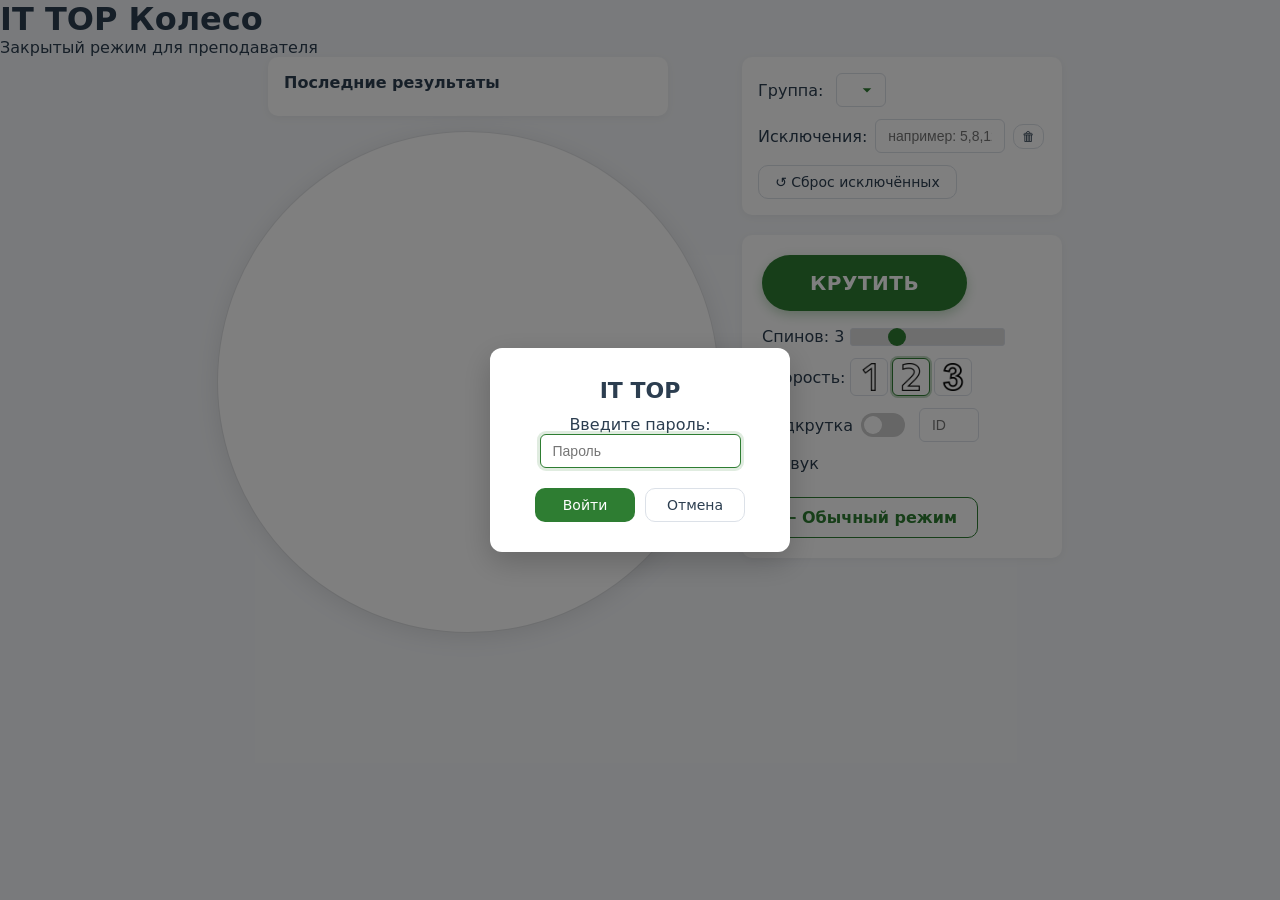
==== ittop.html @ 01559e79 "Update: Release" ====
<!DOCTYPE html>
<html lang="ru">
<head>
    <meta charset="UTF-8">
    <meta name="viewport" content="width=device-width, initial-scale=1.0">
    <title>IT TOP – Колесо фортуны</title>
    <link rel="stylesheet" href="css/main.css">
    <link rel="stylesheet" href="css/layout.css">
    <link rel="stylesheet" href="css/controls.css">
    <link rel="stylesheet" href="css/wheel.css">
    <link rel="stylesheet" href="css/modal.css">
    <link rel="icon" href="favicon.svg" type="image/svg+xml">
</head>
<body>
<div class="mobile-block">
    <p>Please use a computer to access this website!!!</p>
</div>

<div class="app">
    <header class="header">
        <h1 class="title">IT TOP Колесо</h1>
        <p class="subtitle">Закрытый режим для преподавателя</p>
    </header>

    <div class="main-layout">
        <!-- Левая колонка: история + колесо -->
        <div class="left-column">
            <div class="history-panel" id="historyPanel">
                <h3>Последние результаты</h3>
                <ul id="historyList"></ul>
            </div>
            <div class="wheel-section">
                <div class="wheel-wrapper">
                    <canvas id="wheelCanvas" width="500" height="500"></canvas>
                </div>
            </div>
        </div>

        <!-- Правая колонка: управление -->
        <div class="right-column">
            <div class="range-panel">
                <div class="range-row">
                    <label>Группа:</label>
                    <div class="custom-select">
                        <select id="groupSelect"></select>
                    </div>
                </div>
                <div class="range-row">
                    <label>Исключения:</label>
                    <input type="text" id="excludeInput" placeholder="например: 5,8,12">
                    <button id="resetExclude" class="btn-small">🗑</button>
                </div>
                <button id="resetAll" class="btn-secondary">↺ Сброс исключённых</button>
            </div>

            <div class="controls-panel">
                <button id="startSpin" class="btn-spin">КРУТИТЬ</button>

                <div class="settings-row">
                    <div class="setting">
                        <label>Спинов: <span id="spinsValue">3</span></label>
                        <input type="range" id="spinsRange" min="1" max="10" value="3" step="1">
                    </div>

                    <div class="setting speed">
                        <label>Скорость:</label>
                        <button data-speed="slow"><img src="assets/images/Slow.png" alt="Медленно"></button>
                        <button data-speed="normal" class="active"><img src="assets/images/Medium.png" alt="Средне"></button>
                        <button data-speed="fast"><img src="assets/images/Fast.png" alt="Быстро"></button>
                    </div>

                    <div class="setting bias-toggle">
                        <label class="switch-label">
                            <span>Подкрутка</span>
                            <div class="toggle-switch">
                                <input type="checkbox" id="biasEnabled">
                                <span class="slider"></span>
                            </div>
                        </label>
                        <input type="number" id="biasTargetID" placeholder="ID" disabled class="small-input">
                    </div>

                    <div class="setting">
                        <label>
                            <input type="checkbox" id="soundToggle" checked>
                            Звук
                        </label>
                    </div>
                </div>

                <a href="index.html" class="btn-back">← Обычный режим</a>
            </div>
        </div>
    </div>
</div>

<!-- Модальные окна -->
<div id="excludeModal" class="modal hidden">
    <div class="modal-content">
        <div class="modal-icon">🎯</div>
        <h2 id="excludeMessage"></h2>
        <div class="modal-buttons">
            <button id="excludeYes" class="btn-primary">Да, исключить</button>
            <button id="excludeNo" class="btn-secondary">Нет, оставить</button>
        </div>
    </div>
</div>

<div id="passwordModal" class="modal hidden">
    <div class="modal-content">
        <h2>IT TOP</h2>
        <p>Введите пароль:</p>
        <input type="password" id="passwordInput" placeholder="Пароль">
        <div class="modal-buttons">
            <button id="confirmPassword" class="btn-primary">Войти</button>
            <button id="cancelPassword" class="btn-secondary">Отмена</button>
        </div>
        <p id="passwordError" class="error-text hidden">Неверный пароль</p>
    </div>
</div>

<script type="module" src="js/ittop-app.js"></script>
</body>
</html>
---- css/main.css ----
*,
*::before,
*::after {
    box-sizing: border-box;
    margin: 0;
    padding: 0;
}

:root {
    --bg: #f4f6f9;
    --surface: #ffffff;
    --border: #dce1e8;
    --text: #2c3e50;
    --text-light: #607d8b;
    --accent: #2e7d32;
    --accent-hover: #1b5e20;
    --danger: #e05050;
    --radius: 10px;
    --shadow: 0 2px 10px rgba(0,0,0,0.05);
    --transition: 0.2s ease;
}

body {
    font-family: 'Segoe UI', system-ui, -apple-system, sans-serif;
    background: var(--bg);
    color: var(--text);
    min-height: 100vh;
}

/* Мобильная блокировка */
.mobile-block {
    display: none;
}
@media (max-width: 768px) {
    .app { display: none; }
    .mobile-block {
        display: flex;
        align-items: center;
        justify-content: center;
        height: 100vh;
        text-align: center;
        font-size: 20px;
        font-weight: bold;
        color: var(--danger);
        padding: 20px;
    }
}

button {
    cursor: pointer;
    font-family: inherit;
    transition: all var(--transition);
    border: 1px solid var(--border);
    background: var(--surface);
    color: var(--text);
    border-radius: var(--radius);
    padding: 8px 16px;
    font-size: 14px;
}

button:hover {
    background: #f0f2f5;
}

input[type="number"],
input[type="text"],
input[type="password"],
input[type="range"],
select {
    padding: 8px 12px;
    border: 1px solid var(--border);
    background: var(--surface);
    border-radius: 6px;
    font-size: 14px;
    color: var(--text);
    transition: var(--transition);
}

input:focus,
select:focus {
    outline: none;
    border-color: var(--accent);
    box-shadow: 0 0 0 3px rgba(46,125,50,0.15);
}

.btn-primary {
    background: var(--accent);
    color: #fff;
    border: none;
}
.btn-primary:hover { background: var(--accent-hover); }

.btn-secondary {
    background: var(--surface);
    color: var(--text);
    border: 1px solid var(--border);
}
.btn-secondary:hover { background: #f0f2f5; }

.btn-spin {
    padding: 16px 48px;
    background: var(--accent);
    color: #fff;
    border: none;
    border-radius: 50px;
    font-weight: 600;
    font-size: 20px;
    letter-spacing: 0.5px;
    box-shadow: 0 4px 12px rgba(46,125,50,0.3);
}
.btn-spin:hover {
    background: var(--accent-hover);
    transform: scale(1.02);
    box-shadow: 0 6px 18px rgba(46,125,50,0.4);
}
.btn-spin:disabled {
    opacity: 0.6;
}

.btn-small {
    padding: 4px 8px;
    font-size: 13px;
}

.btn-it-top {
    background: var(--accent);
    color: white;
    border: none;
    padding: 10px 20px;
    border-radius: var(--radius);
    font-weight: 600;
}
.btn-it-top:hover {
    background: var(--accent-hover);
}

.btn-back {
    background: var(--surface);
    color: var(--accent);
    border: 1px solid var(--accent);
    padding: 10px 20px;
    border-radius: var(--radius);
    font-weight: 600;
    text-decoration: none;
    display: inline-block;
    margin-top: 8px;
}
.btn-back:hover {
    background: var(--accent);
    color: white;
}

.small-input {
    width: 60px;
    margin-left: 8px;
}

.hidden { display: none !important; }
.error-text { color: var(--danger); font-size: 14px; margin-top: 8px; }

/* Toggle подкрутка */
.toggle-switch {
    position: relative;
    display: inline-block;
    width: 44px;
    height: 24px;
}
.toggle-switch input {
    opacity: 0;
    width: 0;
    height: 0;
}
.slider {
    position: absolute;
    cursor: pointer;
    top: 0; left: 0; right: 0; bottom: 0;
    background-color: #ccc;
    transition: 0.3s;
    border-radius: 24px;
}
.slider:before {
    position: absolute;
    content: "";
    height: 18px;
    width: 18px;
    left: 3px;
    bottom: 3px;
    background-color: white;
    transition: 0.3s;
    border-radius: 50%;
}
input:checked + .slider {
    background-color: var(--accent);
}
input:checked + .slider:before {
    transform: translateX(20px);
}
.switch-label {
    display: flex;
    align-items: center;
    gap: 8px;
    cursor: pointer;
}

/* Кастомный select */
.custom-select select {
    appearance: none;
    background: var(--surface);
    border: 1px solid var(--border);
    border-radius: 6px;
    padding: 8px 36px 8px 12px;
    font-size: 14px;
    background-image: url("data:image/svg+xml,%3Csvg xmlns='http://www.w3.org/2000/svg' width='14' height='14'%3E%3Cpath d='M7 10L2 5h10z' fill='%232e7d32'/%3E%3C/svg%3E");
    background-repeat: no-repeat;
    background-position: right 12px center;
    background-size: 12px;
}

/* Слайдер спинов */
input[type="range"] {
    -webkit-appearance: none;
    appearance: none;
    background: #ddd;
    height: 6px;
    border-radius: 3px;
    outline: none;
}
input[type="range"]::-webkit-slider-thumb {
    -webkit-appearance: none;
    appearance: none;
    width: 18px;
    height: 18px;
    background: var(--accent);
    border-radius: 50%;
    cursor: pointer;
    border: none;
}
input[type="range"]::-moz-range-thumb {
    width: 18px;
    height: 18px;
    background: var(--accent);
    border-radius: 50%;
    cursor: pointer;
    border: none;
}
---- css/layout.css ----
.main-layout {
    display: flex;
    gap: 24px;
    width: 100%;
    max-width: 1200px;
    margin: 0 auto;
    justify-content: center;
    align-items: flex-start;
}

.left-column {
    display: flex;
    flex-direction: column;
    align-items: center;
    gap: 16px;
    flex: 0 0 auto;
}

.right-column {
    display: flex;
    flex-direction: column;
    gap: 20px;
    flex: 0 0 320px;
}

.wheel-section {
    display: flex;
    flex-direction: column;
    align-items: center;
}

.wheel-wrapper {
    position: relative;
}

#wheelCanvas {
    max-width: 400px;
    width: 100%;
    height: auto;
}

.history-panel {
    background: var(--surface);
    border-radius: var(--radius);
    box-shadow: var(--shadow);
    padding: 16px;
    width: 100%;
    max-width: 400px;
}
.history-panel h3 {
    margin-bottom: 8px;
    font-size: 16px;
    color: var(--text);
}
#historyList {
    list-style: none;
    max-height: 200px;
    overflow-y: auto;
}
#historyList li {
    padding: 6px 0;
    border-bottom: 1px solid var(--border);
    font-size: 14px;
    color: var(--text-light);
}
#historyList li:last-child {
    border-bottom: none;
}

.range-panel {
    background: var(--surface);
    padding: 16px;
    border-radius: var(--radius);
    box-shadow: var(--shadow);
}
.controls-panel {
    background: var(--surface);
    padding: 20px;
    border-radius: var(--radius);
    box-shadow: var(--shadow);
}

.range-row {
    display: flex;
    align-items: center;
    gap: 8px;
    margin-bottom: 12px;
    flex-wrap: wrap;
}
.range-row label {
    min-width: 70px;
    font-weight: 500;
}
#excludeInput {
    width: 130px;
}
#namesInput {
    width: 100%;
}

.settings-row {
    display: flex;
    flex-direction: column;
    gap: 12px;
    margin: 16px 0;
}
.setting {
    display: flex;
    align-items: center;
    gap: 6px;
    flex-wrap: wrap;
}
.speed {
    gap: 4px;
}
.speed button {
    padding: 4px;
    border: 1px solid var(--border);
    background: var(--surface);
    border-radius: 6px;
    cursor: pointer;
}
.speed button.active {
    border-color: var(--accent);
    box-shadow: 0 0 0 2px rgba(46,125,50,0.3);
}
.speed button img {
    width: 28px;
    height: 28px;
    display: block;
}

.mode-switch {
    display: flex;
    gap: 20px;
    margin-bottom: 14px;
}
.radio-label {
    display: flex;
    align-items: center;
    gap: 4px;
    font-weight: 500;
    cursor: pointer;
}

@media (max-width: 900px) {
    .main-layout {
        flex-direction: column;
        align-items: center;
    }
    .right-column {
        width: 100%;
        max-width: 400px;
    }
}
---- css/controls.css ----
/* ========== ДОПОЛНИТЕЛЬНЫЕ СТИЛИ УПРАВЛЕНИЯ ========== */
.controls-panel .setting select {
  min-width: 60px;
}

/* Hover для всех select */
select:hover {
  border-color: rgba(255, 255, 255, 0.4);
}
---- css/wheel.css ----
.wheel-wrapper {
  position: relative;
  display: inline-block;
}

#wheelCanvas {
  border-radius: 50%;
  background: #fff;
  box-shadow: 0 4px 25px rgba(0,0,0,0.1), 0 0 0 1px rgba(0,0,0,0.05);
  max-width: 500px;
  max-height: 500px;
  width: 100%;
  height: auto;
}
---- css/modal.css ----
.modal {
  position: fixed;
  top: 0;
  left: 0;
  width: 100%;
  height: 100%;
  background: rgba(0,0,0,0.5);
  display: flex;
  justify-content: center;
  align-items: center;
  z-index: 1000;
}

.modal-content {
  background: var(--surface);
  padding: 30px 25px;
  border-radius: 12px;
  text-align: center;
  min-width: 300px;
  box-shadow: 0 10px 30px rgba(0,0,0,0.2);
  animation: fadeSlide 0.2s ease;
}

@keyframes fadeSlide {
  from { opacity: 0; transform: translateY(20px); }
  to { opacity: 1; transform: translateY(0); }
}

.modal-icon {
  font-size: 48px;
  margin-bottom: 12px;
}

.modal-content h2 {
  font-size: 22px;
  margin-bottom: 12px;
  color: var(--text);
}

.modal-buttons {
  display: flex;
  gap: 10px;
  justify-content: center;
  margin-top: 20px;
}

.modal-buttons button {
  min-width: 100px;
}
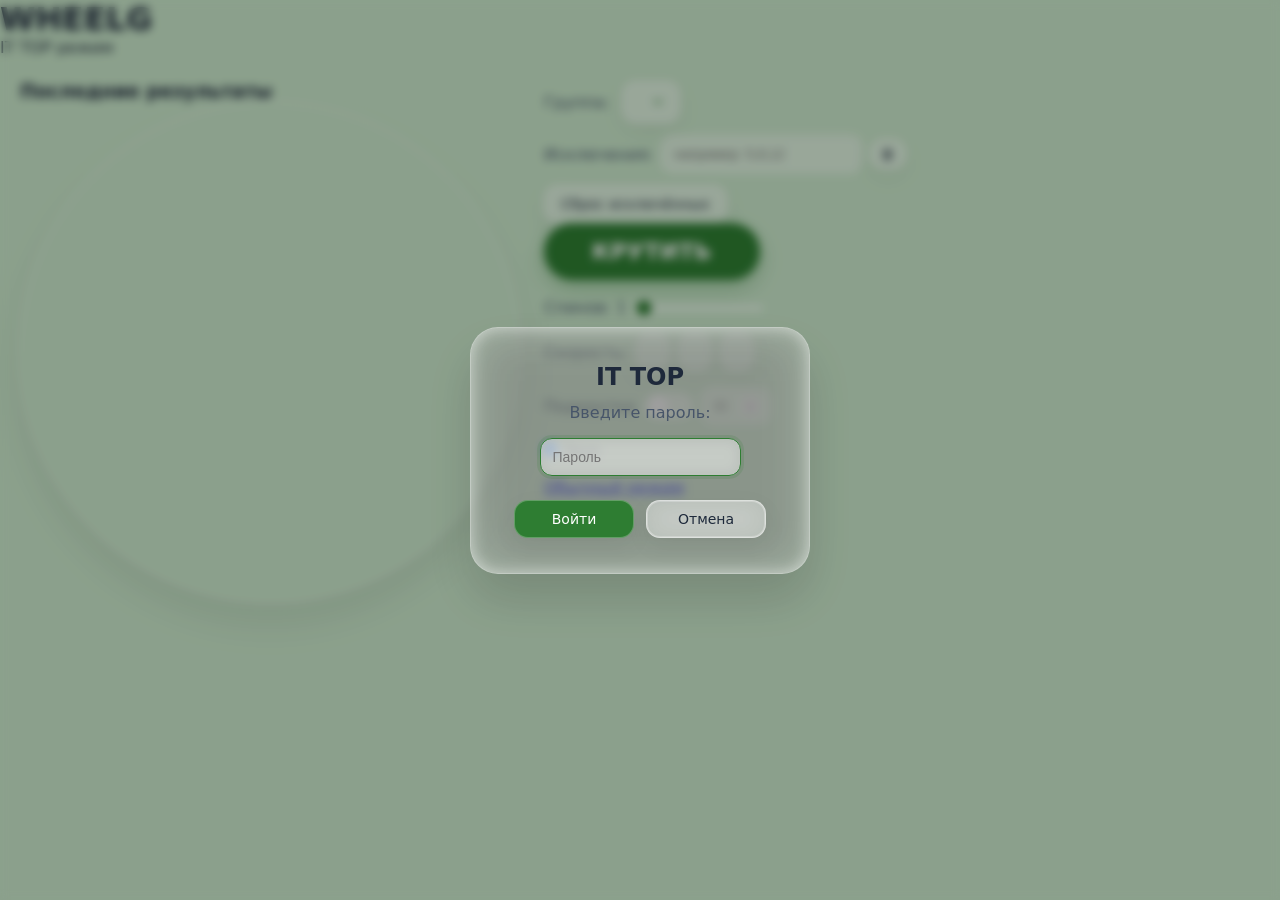
==== commit f778acb7: "Update 2.0: FINAL" ====
--- a/ittop.html
+++ b/ittop.html
@@ -3,13 +3,13 @@
 <head>
     <meta charset="UTF-8">
     <meta name="viewport" content="width=device-width, initial-scale=1.0">
-    <title>IT TOP – Колесо фортуны</title>
+    <title>Колесо фортуны - WHEELG</title>
     <link rel="stylesheet" href="css/main.css">
     <link rel="stylesheet" href="css/layout.css">
     <link rel="stylesheet" href="css/controls.css">
     <link rel="stylesheet" href="css/wheel.css">
     <link rel="stylesheet" href="css/modal.css">
-    <link rel="icon" href="favicon.svg" type="image/svg+xml">
+    <link rel="icon" href="assets/images/favicon.svg" type="image/svg+xml">
 </head>
 <body>
 <div class="mobile-block">
@@ -18,8 +18,8 @@
 
 <div class="app">
     <header class="header">
-        <h1 class="title">IT TOP Колесо</h1>
-        <p class="subtitle">Закрытый режим для преподавателя</p>
+        <h1 class="title">WHEELG</h1>
+        <p class="subtitle">IT TOP режим</p>
     </header>
 
     <div class="main-layout">
@@ -50,7 +50,7 @@
                     <input type="text" id="excludeInput" placeholder="например: 5,8,12">
                     <button id="resetExclude" class="btn-small">🗑</button>
                 </div>
-                <button id="resetAll" class="btn-secondary">↺ Сброс исключённых</button>
+                <button id="resetAll" class="btn-secondary">Сброс исключённых</button>
             </div>
 
             <div class="controls-panel">
@@ -59,14 +59,14 @@
                 <div class="settings-row">
                     <div class="setting">
                         <label>Спинов: <span id="spinsValue">3</span></label>
-                        <input type="range" id="spinsRange" min="1" max="10" value="3" step="1">
+                        <input type="range" id="spinsRange" min="1" max="10" value="1" step="1">
                     </div>
 
                     <div class="setting speed">
                         <label>Скорость:</label>
-                        <button data-speed="slow"><img src="assets/images/Slow.png" alt="Медленно"></button>
-                        <button data-speed="normal" class="active"><img src="assets/images/Medium.png" alt="Средне"></button>
-                        <button data-speed="fast"><img src="assets/images/Fast.png" alt="Быстро"></button>
+                        <button data-speed="slow"><img src="assets/images/Slow.svg" alt="Медленно"></button>
+                        <button data-speed="normal" class="active"><img src="assets/images/Medium.svg" alt="Средне"></button>
+                        <button data-speed="fast"><img src="assets/images/Fast.svg" alt="Быстро"></button>
                     </div>
 
                     <div class="setting bias-toggle">
@@ -88,7 +88,7 @@
                     </div>
                 </div>
 
-                <a href="index.html" class="btn-back">← Обычный режим</a>
+                <a href="index.html" class="btn-back">Обычный режим</a>
             </div>
         </div>
     </div>
@@ -97,7 +97,6 @@
 <!-- Модальные окна -->
 <div id="excludeModal" class="modal hidden">
     <div class="modal-content">
-        <div class="modal-icon">🎯</div>
         <h2 id="excludeMessage"></h2>
         <div class="modal-buttons">
             <button id="excludeYes" class="btn-primary">Да, исключить</button>
--- a/css/main.css
+++ b/css/main.css
@@ -1,245 +1,274 @@
 *,
 *::before,
 *::after {
-    box-sizing: border-box;
-    margin: 0;
-    padding: 0;
+  box-sizing: border-box;
+  margin: 0;
+  padding: 0;
 }
 
 :root {
-    --bg: #f4f6f9;
-    --surface: #ffffff;
-    --border: #dce1e8;
-    --text: #2c3e50;
-    --text-light: #607d8b;
-    --accent: #2e7d32;
-    --accent-hover: #1b5e20;
-    --danger: #e05050;
-    --radius: 10px;
-    --shadow: 0 2px 10px rgba(0,0,0,0.05);
-    --transition: 0.2s ease;
+  --bg: #c8e6c9;
+  --glass-bg: rgba(255, 255, 255, 0.35);
+  --glass-border: rgba(255, 255, 255, 0.5);
+  --glass-highlight: rgba(255, 255, 255, 0.7);
+  --glass-text: #1e293b;
+  --glass-text-secondary: #475569;
+  --blur: 14px;
+  --radius: 20px;
+  --shadow: 0 8px 24px rgba(0,0,0,0.06), 0 0 0 1px rgba(255,255,255,0.25) inset;
+  --accent: #2e7d32;
+  --accent-light: #43a047;
+  --danger: #c62828;
+  --transition: 0.2s ease;
 }
 
 body {
-    font-family: 'Segoe UI', system-ui, -apple-system, sans-serif;
-    background: var(--bg);
-    color: var(--text);
-    min-height: 100vh;
-}
-
-/* Мобильная блокировка */
+  font-family: 'Segoe UI', system-ui, -apple-system, sans-serif;
+  background: var(--bg);
+  color: var(--glass-text);
+  min-height: 100vh;
+  margin: 0;
+  padding: 0;
+  position: relative;
+}
+
 .mobile-block {
-    display: none;
+  display: none;
+  position: fixed;
+  top: 0;
+  left: 0;
+  width: 100%;
+  height: 100%;
+  background: #222;
+  color: #f1c40f;
+  justify-content: center;
+  align-items: center;
+  font-size: 1.4rem;
+  font-weight: bold;
+  z-index: 9999;
+  text-align: center;
+  padding: 20px;
+  flex-direction: column;
+}
+.mobile-block p {
+  background: #111;
+  padding: 30px;
+  border-radius: 20px;
+  box-shadow: 0 0 30px rgba(0,0,0,0.5);
+  max-width: 90%;
 }
 @media (max-width: 768px) {
-    .app { display: none; }
-    .mobile-block {
-        display: flex;
-        align-items: center;
-        justify-content: center;
-        height: 100vh;
-        text-align: center;
-        font-size: 20px;
-        font-weight: bold;
-        color: var(--danger);
-        padding: 20px;
-    }
+  .mobile-block {
+    display: flex;
+  }
+}
+
+.app {
+  position: relative;
+  z-index: 1;
 }
 
 button {
-    cursor: pointer;
-    font-family: inherit;
-    transition: all var(--transition);
-    border: 1px solid var(--border);
-    background: var(--surface);
-    color: var(--text);
-    border-radius: var(--radius);
-    padding: 8px 16px;
-    font-size: 14px;
+  cursor: pointer;
+  font-family: inherit;
+  transition: background var(--transition), box-shadow var(--transition);
+  border: 1px solid var(--glass-border);
+  background: var(--glass-bg);
+  backdrop-filter: blur(var(--blur));
+  -webkit-backdrop-filter: blur(var(--blur));
+  color: var(--glass-text);
+  border-radius: 14px;
+  padding: 10px 16px;
+  font-size: 14px;
+  font-weight: 500;
+  box-shadow: var(--shadow);
 }
 
 button:hover {
-    background: #f0f2f5;
+  background: rgba(255, 255, 255, 0.45);
+  box-shadow: 0 8px 24px rgba(0,0,0,0.08), 0 0 0 1px rgba(255,255,255,0.3) inset;
+}
+
+button:active {
+  background: rgba(255, 255, 255, 0.3);
 }
 
 input[type="number"],
 input[type="text"],
-input[type="password"],
-input[type="range"],
+input[type="password"] {
+  padding: 10px 12px;
+  border: 1px solid var(--glass-border);
+  background: var(--glass-bg);
+  backdrop-filter: blur(8px);
+  -webkit-backdrop-filter: blur(8px);
+  border-radius: 12px;
+  font-size: 14px;
+  color: var(--glass-text);
+  transition: var(--transition);
+  box-shadow: inset 0 1px 4px rgba(0,0,0,0.04);
+}
+
+input:focus {
+  outline: none;
+  border-color: var(--accent);
+  box-shadow: 0 0 0 3px rgba(46,125,50,0.15);
+}
+
+/* ========== СТИЛЬНЫЙ SELECT ========== */
 select {
-    padding: 8px 12px;
-    border: 1px solid var(--border);
-    background: var(--surface);
-    border-radius: 6px;
-    font-size: 14px;
-    color: var(--text);
-    transition: var(--transition);
-}
-
-input:focus,
+  width: 100%;
+  padding: 12px 40px 12px 16px;
+  border: 1px solid var(--glass-border);
+  background: var(--glass-bg);
+  backdrop-filter: blur(12px);
+  -webkit-backdrop-filter: blur(12px);
+  border-radius: 14px;
+  font-size: 14px;
+  font-weight: 500;
+  color: var(--glass-text);
+  transition: all var(--transition);
+  box-shadow: var(--shadow);
+  cursor: pointer;
+  appearance: none;
+  -webkit-appearance: none;
+  -moz-appearance: none;
+  
+  /* Кастомная стрелка */
+  background-image: url("data:image/svg+xml,%3Csvg xmlns='http://www.w3.org/2000/svg' width='14' height='14' viewBox='0 0 24 24' fill='none' stroke='%232e7d32' stroke-width='2.5' stroke-linecap='round' stroke-linejoin='round'%3E%3Cpolyline points='6 9 12 15 18 9'%3E%3C/polyline%3E%3C/svg%3E");
+  background-repeat: no-repeat;
+  background-position: right 14px center;
+}
+
+select:hover {
+  background-color: rgba(255, 255, 255, 0.5);
+  border-color: var(--accent);
+  box-shadow: 0 8px 24px rgba(0,0,0,0.1), 0 0 0 1px rgba(255,255,255,0.3) inset;
+}
+
 select:focus {
-    outline: none;
-    border-color: var(--accent);
-    box-shadow: 0 0 0 3px rgba(46,125,50,0.15);
+  outline: none;
+  border-color: var(--accent);
+  box-shadow: 0 0 0 3px rgba(46,125,50,0.2), 0 8px 24px rgba(0,0,0,0.08);
+}
+
+/* Стилизация option */
+select option {
+  background: #e8f5e9;
+  color: var(--glass-text);
+  padding: 12px 16px;
+  font-size: 14px;
+  font-weight: 500;
+  border: none;
+}
+
+select option:hover,
+select option:checked {
+  background: var(--accent) !important;
+  color: white !important;
+}
+
+/* Для Firefox */
+select {
+  scrollbar-width: thin;
+  scrollbar-color: var(--accent) rgba(255,255,255,0.2);
+}
+
+/* Для Webkit в выпадающем списке */
+select::-webkit-scrollbar {
+  width: 6px;
+}
+select::-webkit-scrollbar-track {
+  background: rgba(255,255,255,0.2);
+  border-radius: 3px;
+}
+select::-webkit-scrollbar-thumb {
+  background: var(--accent);
+  border-radius: 3px;
 }
 
 .btn-primary {
-    background: var(--accent);
-    color: #fff;
-    border: none;
-}
-.btn-primary:hover { background: var(--accent-hover); }
-
-.btn-secondary {
-    background: var(--surface);
-    color: var(--text);
-    border: 1px solid var(--border);
-}
-.btn-secondary:hover { background: #f0f2f5; }
+  background: var(--accent);
+  color: #fff;
+  border: none;
+}
+.btn-primary:hover { background: var(--accent-light); }
+
+.btn-secondary { background: var(--glass-bg); }
 
 .btn-spin {
-    padding: 16px 48px;
-    background: var(--accent);
-    color: #fff;
-    border: none;
-    border-radius: 50px;
-    font-weight: 600;
-    font-size: 20px;
-    letter-spacing: 0.5px;
-    box-shadow: 0 4px 12px rgba(46,125,50,0.3);
+  padding: 16px 48px;
+  font-size: 22px;
+  font-weight: 700;
+  letter-spacing: 0.5px;
+  border-radius: 60px;
+  background: var(--accent);
+  color: white;
+  border: none;
+  box-shadow: 0 8px 20px rgba(46,125,50,0.3);
+  text-transform: uppercase;
 }
 .btn-spin:hover {
-    background: var(--accent-hover);
-    transform: scale(1.02);
-    box-shadow: 0 6px 18px rgba(46,125,50,0.4);
-}
-.btn-spin:disabled {
-    opacity: 0.6;
-}
-
-.btn-small {
-    padding: 4px 8px;
-    font-size: 13px;
-}
-
-.btn-it-top {
-    background: var(--accent);
-    color: white;
-    border: none;
-    padding: 10px 20px;
-    border-radius: var(--radius);
-    font-weight: 600;
-}
-.btn-it-top:hover {
-    background: var(--accent-hover);
-}
-
-.btn-back {
-    background: var(--surface);
-    color: var(--accent);
-    border: 1px solid var(--accent);
-    padding: 10px 20px;
-    border-radius: var(--radius);
-    font-weight: 600;
-    text-decoration: none;
-    display: inline-block;
-    margin-top: 8px;
-}
-.btn-back:hover {
-    background: var(--accent);
-    color: white;
-}
-
-.small-input {
-    width: 60px;
-    margin-left: 8px;
-}
+  background: var(--accent-light);
+  box-shadow: 0 8px 20px rgba(46,125,50,0.4);
+}
+.btn-spin:disabled { opacity: 0.6; cursor: not-allowed; }
+
+.btn-small { padding: 6px 10px; }
+.full-width { width: 100%; }
 
 .hidden { display: none !important; }
 .error-text { color: var(--danger); font-size: 14px; margin-top: 8px; }
 
-/* Toggle подкрутка */
 .toggle-switch {
-    position: relative;
-    display: inline-block;
-    width: 44px;
-    height: 24px;
-}
-.toggle-switch input {
-    opacity: 0;
-    width: 0;
-    height: 0;
-}
+  position: relative;
+  display: inline-block;
+  width: 48px;
+  height: 26px;
+}
+.toggle-switch input { opacity: 0; width: 0; height: 0; }
 .slider {
-    position: absolute;
-    cursor: pointer;
-    top: 0; left: 0; right: 0; bottom: 0;
-    background-color: #ccc;
-    transition: 0.3s;
-    border-radius: 24px;
+  position: absolute;
+  cursor: pointer;
+  top: 0; left: 0; right: 0; bottom: 0;
+  background: rgba(255,255,255,0.5);
+  border-radius: 26px;
+  transition: 0.3s;
 }
 .slider:before {
-    position: absolute;
-    content: "";
-    height: 18px;
-    width: 18px;
-    left: 3px;
-    bottom: 3px;
-    background-color: white;
-    transition: 0.3s;
-    border-radius: 50%;
-}
-input:checked + .slider {
-    background-color: var(--accent);
-}
-input:checked + .slider:before {
-    transform: translateX(20px);
-}
+  position: absolute;
+  content: "";
+  height: 20px;
+  width: 20px;
+  left: 3px;
+  bottom: 3px;
+  background: white;
+  border-radius: 50%;
+  transition: 0.3s;
+}
+input:checked + .slider { background: var(--accent); }
+input:checked + .slider:before { transform: translateX(22px); }
 .switch-label {
-    display: flex;
-    align-items: center;
-    gap: 8px;
-    cursor: pointer;
-}
-
-/* Кастомный select */
-.custom-select select {
-    appearance: none;
-    background: var(--surface);
-    border: 1px solid var(--border);
-    border-radius: 6px;
-    padding: 8px 36px 8px 12px;
-    font-size: 14px;
-    background-image: url("data:image/svg+xml,%3Csvg xmlns='http://www.w3.org/2000/svg' width='14' height='14'%3E%3Cpath d='M7 10L2 5h10z' fill='%232e7d32'/%3E%3C/svg%3E");
-    background-repeat: no-repeat;
-    background-position: right 12px center;
-    background-size: 12px;
-}
-
-/* Слайдер спинов */
+  display: flex;
+  align-items: center;
+  gap: 10px;
+  cursor: pointer;
+}
+
 input[type="range"] {
-    -webkit-appearance: none;
-    appearance: none;
-    background: #ddd;
-    height: 6px;
-    border-radius: 3px;
-    outline: none;
+  -webkit-appearance: none;
+  appearance: none;
+  background: rgba(255,255,255,0.5);
+  height: 6px;
+  border-radius: 3px;
+  outline: none;
+  border: none;
 }
 input[type="range"]::-webkit-slider-thumb {
-    -webkit-appearance: none;
-    appearance: none;
-    width: 18px;
-    height: 18px;
-    background: var(--accent);
-    border-radius: 50%;
-    cursor: pointer;
-    border: none;
-}
-input[type="range"]::-moz-range-thumb {
-    width: 18px;
-    height: 18px;
-    background: var(--accent);
-    border-radius: 50%;
-    cursor: pointer;
-    border: none;
+  -webkit-appearance: none;
+  width: 20px;
+  height: 20px;
+  background: var(--accent);
+  border-radius: 50%;
+  cursor: pointer;
+  border: 2px solid white;
 }
--- a/css/layout.css
+++ b/css/layout.css
@@ -1,155 +1,342 @@
+/* ========== ХЕДЕР ========== */
+.app-header {
+  display: flex;
+  align-items: center;
+  gap: 20px;
+  padding: 12px 24px;
+  margin: 0;
+  width: 100%;
+  background: var(--glass-bg);
+  backdrop-filter: blur(var(--blur));
+  -webkit-backdrop-filter: blur(var(--blur));
+  border-bottom: 1px solid var(--glass-border);
+  box-shadow: var(--shadow);
+  position: relative;
+  z-index: 10;
+  box-sizing: border-box;
+}
+
+.header-logo {
+  width: 58px;
+  height: 58px;
+  border-radius: 14px;
+  background: #ffffff;
+  display: flex;
+  align-items: center;
+  justify-content: center;
+  overflow: hidden;
+  box-shadow: 0 2px 8px rgba(0,0,0,0.06);
+  flex-shrink: 0;
+  margin-left: 8px;
+}
+
+.header-logo video {
+  width: 100%;
+  height: 100%;
+  object-fit: contain;
+}
+
+.header-info {
+  flex: 1;
+  min-width: 0;
+}
+
+.header-title {
+  font-size: 22px;
+  font-weight: 700;
+  color: var(--glass-text);
+  margin: 0;
+  line-height: 1.2;
+}
+
+.header-subtitle {
+  font-size: 12px;
+  color: var(--glass-text-secondary);
+  margin-top: 2px;
+}
+
+.header-tabs {
+  display: flex;
+  gap: 4px;
+  background: rgba(255,255,255,0.25);
+  backdrop-filter: blur(10px);
+  -webkit-backdrop-filter: blur(10px);
+  border-radius: 14px;
+  padding: 4px;
+  flex-shrink: 0;
+  border: 1px solid var(--glass-border);
+}
+
+.mode-tab {
+  padding: 10px 22px;
+  border-radius: 11px;
+  border: none;
+  background: transparent;
+  color: var(--glass-text-secondary);
+  font-weight: 600;
+  font-size: 14px;
+  cursor: pointer;
+  transition: all 0.2s ease;
+  white-space: nowrap;
+}
+
+.mode-tab:hover {
+  color: #ffffff;
+  background: var(--accent-light);
+}
+
+.mode-tab.active {
+  background: var(--accent);
+  color: #ffffff;
+  box-shadow: 0 2px 8px rgba(46,125,50,0.3);
+}
+
+.mode-tab.active:hover {
+  background: var(--accent-light);
+}
+
+/* Основной layout: 3 колонки */
 .main-layout {
-    display: flex;
-    gap: 24px;
-    width: 100%;
-    max-width: 1200px;
-    margin: 0 auto;
-    justify-content: center;
-    align-items: flex-start;
-}
-
-.left-column {
-    display: flex;
+  display: flex;
+  gap: 24px;
+  width: 100%;
+  max-width: 1300px;
+  margin: 24px auto 30px;
+  align-items: stretch;
+  padding: 0 20px;
+}
+
+.column {
+  display: flex;
+  flex-direction: column;
+  gap: 20px;
+}
+
+.history-column {
+  flex: 0 0 280px;
+}
+
+.wheel-column {
+  flex: 1;
+  display: flex;
+  justify-content: center;
+  align-items: center;
+}
+
+.controls-column {
+  flex: 0 0 320px;
+}
+
+/* Панели */
+.glass-panel {
+  background: var(--glass-bg);
+  backdrop-filter: blur(var(--blur));
+  -webkit-backdrop-filter: blur(var(--blur));
+  border-radius: 24px;
+  border: 1px solid var(--glass-border);
+  padding: 20px;
+  box-shadow: var(--shadow);
+}
+
+.history-panel {
+  flex: 1;
+  display: flex;
+  flex-direction: column;
+}
+
+/* Сетка внутри панелей */
+.range-row {
+  display: flex;
+  align-items: center;
+  gap: 8px;
+  margin-bottom: 12px;
+  flex-wrap: wrap;
+}
+.range-row label {
+  min-width: 70px;
+  font-weight: 500;
+  color: var(--glass-text-secondary);
+}
+
+.mode-switch {
+  display: flex;
+  gap: 20px;
+  margin-bottom: 14px;
+}
+
+.radio-label {
+  display: flex;
+  align-items: center;
+  gap: 6px;
+  font-weight: 500;
+  cursor: pointer;
+  color: var(--glass-text-secondary);
+}
+
+.settings-row {
+  display: flex;
+  flex-direction: column;
+  gap: 16px;
+  margin: 18px 0;
+}
+
+.setting {
+  display: flex;
+  align-items: center;
+  gap: 8px;
+  flex-wrap: wrap;
+  color: var(--glass-text-secondary);
+}
+
+.speed-controls {
+  display: flex;
+  align-items: center;
+  gap: 10px;
+  margin-top: 12px;
+  justify-content: center;
+}
+
+.speed-btn {
+  padding: 4px;
+  border-radius: 14px;
+  border: 2px solid transparent;
+  background: var(--glass-bg);
+  backdrop-filter: blur(8px);
+  cursor: pointer;
+  line-height: 0;
+  transition: 0.2s;
+}
+.speed-btn img {
+  display: block;
+  width: 48px;
+  height: 48px;
+}
+.speed-btn.active {
+  border-color: var(--accent);
+  background: rgba(46,125,50,0.15);
+}
+
+.probability-note {
+  font-size: 13px;
+  color: var(--glass-text-secondary);
+  background: rgba(255,255,255,0.3);
+  padding: 12px;
+  border-radius: 14px;
+  line-height: 1.5;
+}
+
+/* ========== DROPDOWN ГРУПП ========== */
+.dropdown-group {
+  position: relative;
+  width: 100%;
+  margin-bottom: 14px;
+}
+
+.dropdown-toggle {
+  width: 100%;
+  display: flex;
+  align-items: center;
+  justify-content: space-between;
+  padding: 12px 16px;
+  background: var(--glass-bg);
+  backdrop-filter: blur(10px);
+  -webkit-backdrop-filter: blur(10px);
+  border: 1px solid var(--glass-border);
+  border-radius: 14px;
+  color: var(--glass-text);
+  font-weight: 600;
+  font-size: 14px;
+  cursor: pointer;
+  box-shadow: var(--shadow);
+  transition: all 0.2s ease;
+}
+
+.dropdown-toggle:hover {
+  background: rgba(255,255,255,0.45);
+  border-color: var(--accent-light);
+}
+
+.dropdown-toggle.active {
+  border-color: var(--accent);
+  background: rgba(46,125,50,0.1);
+}
+
+.dropdown-arrow {
+  display: inline-block;
+  width: 10px;
+  height: 10px;
+  border-right: 2px solid var(--glass-text-secondary);
+  border-bottom: 2px solid var(--glass-text-secondary);
+  transform: rotate(45deg);
+  transition: transform 0.3s ease;
+  margin-left: 10px;
+}
+
+.dropdown-toggle.active .dropdown-arrow {
+  transform: rotate(-135deg);
+}
+
+/* Оверлей */
+.dropdown-overlay {
+  position: fixed;
+  top: 0;
+  left: 0;
+  width: 100%;
+  height: 100%;
+  z-index: 999;
+  background: transparent;
+}
+
+/* Плавающее меню */
+.dropdown-menu-floating {
+  position: fixed;
+  z-index: 1000;
+  background: rgba(255,255,255,0.95);
+  backdrop-filter: blur(20px);
+  -webkit-backdrop-filter: blur(20px);
+  border-radius: 14px;
+  border: 1px solid var(--glass-border);
+  box-shadow: 0 8px 32px rgba(0,0,0,0.15);
+  list-style: none;
+  margin: 0;
+  padding: 8px 0;
+  /* убрали max-height и overflow-y */
+  width: 280px;
+}
+
+.dropdown-menu-floating li a {
+  display: block;
+  padding: 10px 16px;
+  color: var(--glass-text);
+  text-decoration: none;
+  font-size: 14px;
+  font-weight: 500;
+  transition: all 0.15s ease;
+  cursor: pointer;
+}
+
+.dropdown-menu-floating li a:hover {
+  background: rgba(46,125,50,0.1);
+  color: var(--accent);
+}
+
+.dropdown-menu-floating li a.selected {
+  background: var(--accent);
+  color: #fff;
+}
+
+/* Адаптив */
+@media (max-width: 1000px) {
+  .main-layout {
     flex-direction: column;
     align-items: center;
-    gap: 16px;
-    flex: 0 0 auto;
-}
-
-.right-column {
-    display: flex;
-    flex-direction: column;
-    gap: 20px;
-    flex: 0 0 320px;
-}
-
-.wheel-section {
-    display: flex;
-    flex-direction: column;
-    align-items: center;
-}
-
-.wheel-wrapper {
-    position: relative;
-}
-
-#wheelCanvas {
-    max-width: 400px;
+  }
+  .history-column, .controls-column {
     width: 100%;
-    height: auto;
-}
-
-.history-panel {
-    background: var(--surface);
-    border-radius: var(--radius);
-    box-shadow: var(--shadow);
-    padding: 16px;
-    width: 100%;
-    max-width: 400px;
-}
-.history-panel h3 {
-    margin-bottom: 8px;
-    font-size: 16px;
-    color: var(--text);
-}
-#historyList {
-    list-style: none;
-    max-height: 200px;
-    overflow-y: auto;
-}
-#historyList li {
-    padding: 6px 0;
-    border-bottom: 1px solid var(--border);
-    font-size: 14px;
-    color: var(--text-light);
-}
-#historyList li:last-child {
-    border-bottom: none;
-}
-
-.range-panel {
-    background: var(--surface);
-    padding: 16px;
-    border-radius: var(--radius);
-    box-shadow: var(--shadow);
-}
-.controls-panel {
-    background: var(--surface);
-    padding: 20px;
-    border-radius: var(--radius);
-    box-shadow: var(--shadow);
-}
-
-.range-row {
-    display: flex;
-    align-items: center;
-    gap: 8px;
-    margin-bottom: 12px;
-    flex-wrap: wrap;
-}
-.range-row label {
-    min-width: 70px;
-    font-weight: 500;
-}
-#excludeInput {
-    width: 130px;
-}
-#namesInput {
-    width: 100%;
-}
-
-.settings-row {
-    display: flex;
-    flex-direction: column;
-    gap: 12px;
-    margin: 16px 0;
-}
-.setting {
-    display: flex;
-    align-items: center;
-    gap: 6px;
-    flex-wrap: wrap;
-}
-.speed {
-    gap: 4px;
-}
-.speed button {
-    padding: 4px;
-    border: 1px solid var(--border);
-    background: var(--surface);
-    border-radius: 6px;
-    cursor: pointer;
-}
-.speed button.active {
-    border-color: var(--accent);
-    box-shadow: 0 0 0 2px rgba(46,125,50,0.3);
-}
-.speed button img {
-    width: 28px;
-    height: 28px;
-    display: block;
-}
-
-.mode-switch {
-    display: flex;
-    gap: 20px;
-    margin-bottom: 14px;
-}
-.radio-label {
-    display: flex;
-    align-items: center;
-    gap: 4px;
-    font-weight: 500;
-    cursor: pointer;
-}
-
-@media (max-width: 900px) {
-    .main-layout {
-        flex-direction: column;
-        align-items: center;
-    }
-    .right-column {
-        width: 100%;
-        max-width: 400px;
-    }
+    max-width: 500px;
+    flex: unset;
+  }
+  .wheel-column {
+    order: -1;
+  }
 }
--- a/css/controls.css
+++ b/css/controls.css
@@ -1,9 +1,18 @@
-/* ========== ДОПОЛНИТЕЛЬНЫЕ СТИЛИ УПРАВЛЕНИЯ ========== */
-.controls-panel .setting select {
-  min-width: 60px;
+.setting.bias-toggle {
+  display: flex;
+  align-items: center;
+  gap: 8px;
+  flex-wrap: wrap;
 }
 
-/* Hover для всех select */
-select:hover {
-  border-color: rgba(255, 255, 255, 0.4);
-}+.small-input {
+  width: 70px;
+  padding: 6px 8px;
+  border-radius: 10px;
+}
+
+input[type="number"]::-webkit-outer-spin-button,
+input[type="number"]::-webkit-inner-spin-button {
+  opacity: 1;
+}
+
--- a/css/wheel.css
+++ b/css/wheel.css
@@ -5,10 +5,11 @@
 
 #wheelCanvas {
   border-radius: 50%;
-  background: #fff;
-  box-shadow: 0 4px 25px rgba(0,0,0,0.1), 0 0 0 1px rgba(0,0,0,0.05);
-  max-width: 500px;
-  max-height: 500px;
+  background: transparent;
+  box-shadow: 0 0 0 2px rgba(255,255,255,0.3), 0 20px 40px rgba(0,0,0,0.08);
+  max-width: 600px;
+  max-height: 600px;
   width: 100%;
   height: auto;
+  /* убрали transform при hover */
 }
--- a/css/modal.css
+++ b/css/modal.css
@@ -1,49 +1,58 @@
 .modal {
-  position: fixed;
-  top: 0;
-  left: 0;
-  width: 100%;
-  height: 100%;
-  background: rgba(0,0,0,0.5);
-  display: flex;
-  justify-content: center;
-  align-items: center;
-  z-index: 1000;
+    position: fixed;
+    top: 0;
+    left: 0;
+    width: 100%;
+    height: 100%;
+    background: rgba(0,0,0,0.3);
+    backdrop-filter: blur(5px);
+    display: flex;
+    justify-content: center;
+    align-items: center;
+    z-index: 1000;
 }
 
 .modal-content {
-  background: var(--surface);
-  padding: 30px 25px;
-  border-radius: 12px;
-  text-align: center;
-  min-width: 300px;
-  box-shadow: 0 10px 30px rgba(0,0,0,0.2);
-  animation: fadeSlide 0.2s ease;
+    background: rgba(255, 255, 255, 0.25);
+    backdrop-filter: blur(25px);
+    -webkit-backdrop-filter: blur(25px);
+    border: 1px solid rgba(255, 255, 255, 0.4);
+    padding: 35px 30px;
+    border-radius: 28px;
+    text-align: center;
+    min-width: 340px;
+    box-shadow: 0 25px 50px rgba(0,0,0,0.15), inset 0 0 15px rgba(255,255,255,0.5);
+    animation: fadeSlide 0.3s ease;
 }
 
 @keyframes fadeSlide {
-  from { opacity: 0; transform: translateY(20px); }
-  to { opacity: 1; transform: translateY(0); }
+    from { opacity: 0; transform: translateY(20px); }
+    to { opacity: 1; transform: translateY(0); }
 }
 
 .modal-icon {
-  font-size: 48px;
-  margin-bottom: 12px;
+    font-size: 48px;
+    margin-bottom: 16px;
 }
 
 .modal-content h2 {
-  font-size: 22px;
-  margin-bottom: 12px;
-  color: var(--text);
+    font-size: 24px;
+    margin-bottom: 12px;
+    color: var(--glass-text);
+}
+
+.modal-content p {
+    color: var(--glass-text-secondary);
+    margin-bottom: 16px;
 }
 
 .modal-buttons {
-  display: flex;
-  gap: 10px;
-  justify-content: center;
-  margin-top: 20px;
+    display: flex;
+    gap: 12px;
+    justify-content: center;
+    margin-top: 24px;
 }
 
 .modal-buttons button {
-  min-width: 100px;
+    min-width: 120px;
 }
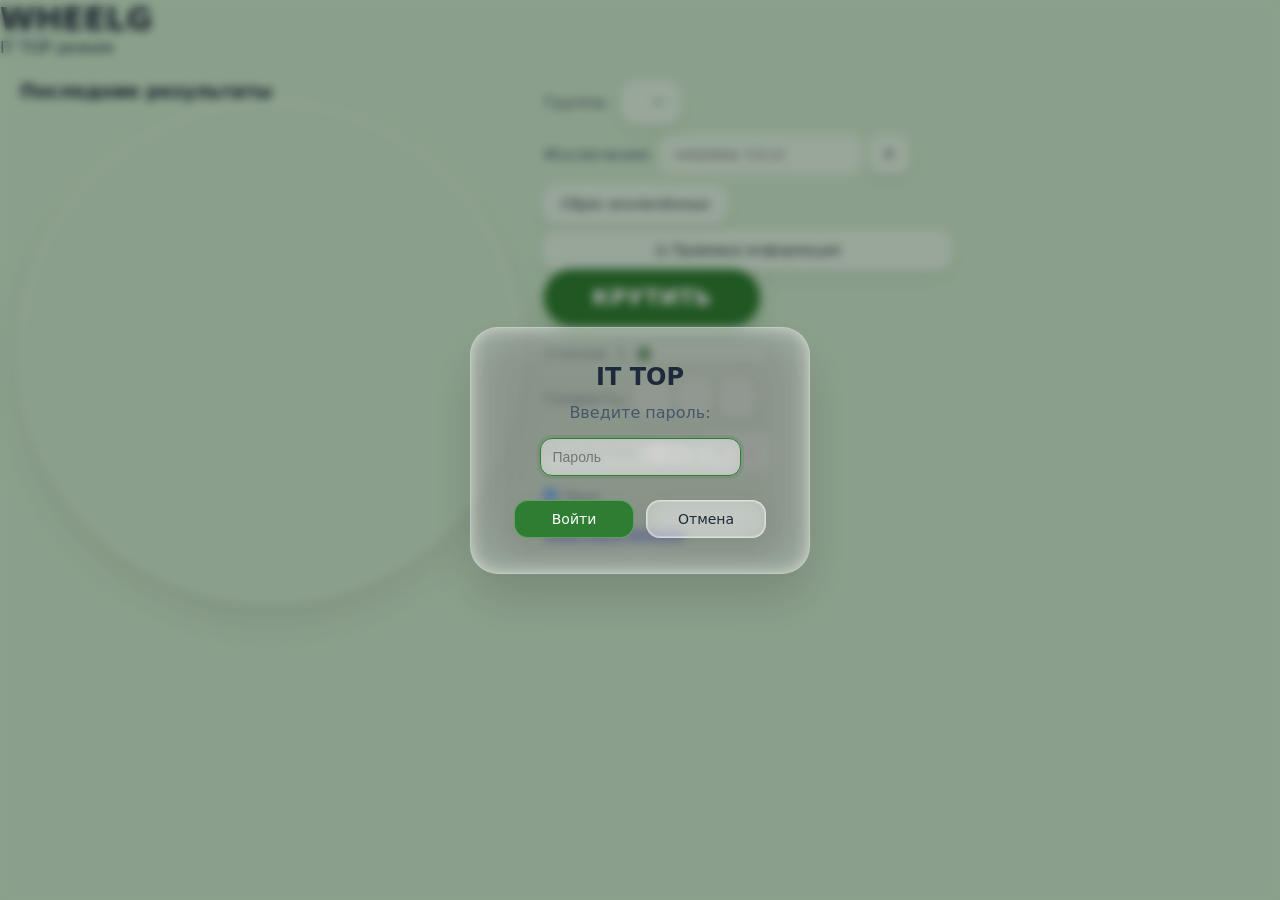
==== commit de4b1543: "feat: SHA-256 пароль, правовая инфа, песочные часы, фикс кнопок исключений" ====
--- a/ittop.html
+++ b/ittop.html
@@ -48,9 +48,10 @@
                 <div class="range-row">
                     <label>Исключения:</label>
                     <input type="text" id="excludeInput" placeholder="например: 5,8,12">
-                    <button id="resetExclude" class="btn-small">🗑</button>
+                    <button id="resetExclude" class="btn-small">✕</button>
                 </div>
                 <button id="resetAll" class="btn-secondary">Сброс исключённых</button>
+                <button id="btnLegalInfo" class="btn-secondary full-width" style="margin-top:8px;">⚖️ Правовая информация</button>
             </div>
 
             <div class="controls-panel">
@@ -118,6 +119,31 @@
     </div>
 </div>
 
+<div id="legalConsentModal" class="modal hidden">
+    <div class="modal-content">
+        <h2>Согласие преподавателя</h2>
+        <p>Я подтверждаю, что являюсь преподавателем и имею право использовать персональные данные студентов в образовательных целях в соответствии с Федеральным законом от 27.07.2006 № 152-ФЗ «О персональных данных».</p>
+        <label>
+            <input type="checkbox" id="consentCheckbox">
+            Я преподаватель, имею право использовать списки
+        </label>
+        <div class="modal-buttons" style="margin-top:20px;">
+            <button id="consentConfirm" class="btn-primary">Подтверждаю</button>
+            <button id="consentCancel" class="btn-secondary">Отмена</button>
+        </div>
+    </div>
+</div>
+
+<div id="legalInfoModal" class="modal hidden">
+    <div class="modal-content">
+        <h2>Правовая информация</h2>
+        <p>Обработка персональных данных студентов осуществляется в соответствии с Федеральным законом от 27.07.2006 № 152-ФЗ «О персональных данных». Данные используются исключительно в образовательных целях, не распространяются третьим лицам и хранятся локально на устройстве преподавателя.</p>
+        <div class="modal-buttons">
+            <button id="closeLegalInfo" class="btn-secondary">Закрыть</button>
+        </div>
+    </div>
+</div>
+
 <script type="module" src="js/ittop-app.js"></script>
 </body>
 </html>
--- a/css/main.css
+++ b/css/main.css
@@ -20,6 +20,11 @@
   --accent-light: #43a047;
   --danger: #c62828;
   --transition: 0.2s ease;
+  --sand: #c2a366;
+  --sand-dark: #a68b4b;
+  --sand-light: #d4b87a;
+  --wood: #8b6f47;
+  --wood-dark: #6b4f2f;
 }
 
 body {
@@ -133,7 +138,6 @@
   -webkit-appearance: none;
   -moz-appearance: none;
   
-  /* Кастомная стрелка */
   background-image: url("data:image/svg+xml,%3Csvg xmlns='http://www.w3.org/2000/svg' width='14' height='14' viewBox='0 0 24 24' fill='none' stroke='%232e7d32' stroke-width='2.5' stroke-linecap='round' stroke-linejoin='round'%3E%3Cpolyline points='6 9 12 15 18 9'%3E%3C/polyline%3E%3C/svg%3E");
   background-repeat: no-repeat;
   background-position: right 14px center;
@@ -151,7 +155,6 @@
   box-shadow: 0 0 0 3px rgba(46,125,50,0.2), 0 8px 24px rgba(0,0,0,0.08);
 }
 
-/* Стилизация option */
 select option {
   background: #e8f5e9;
   color: var(--glass-text);
@@ -167,13 +170,11 @@
   color: white !important;
 }
 
-/* Для Firefox */
 select {
   scrollbar-width: thin;
   scrollbar-color: var(--accent) rgba(255,255,255,0.2);
 }
 
-/* Для Webkit в выпадающем списке */
 select::-webkit-scrollbar {
   width: 6px;
 }
@@ -213,7 +214,7 @@
 }
 .btn-spin:disabled { opacity: 0.6; cursor: not-allowed; }
 
-.btn-small { padding: 6px 10px; }
+.btn-small { padding: 10px 12px; line-height: 1; font-size: 14px; border-radius: 12px; }
 .full-width { width: 100%; }
 
 .hidden { display: none !important; }
@@ -271,4 +272,106 @@
   border-radius: 50%;
   cursor: pointer;
   border: 2px solid white;
+}
+
+/* Кнопки хедера */
+.header-actions {
+  display: flex;
+  gap: 8px;
+  flex-shrink: 0;
+  margin-left: 8px;
+}
+
+.btn-icon {
+  width: 42px;
+  height: 42px;
+  padding: 0;
+  display: flex;
+  align-items: center;
+  justify-content: center;
+  border-radius: 14px;
+  font-size: 20px;
+  line-height: 1;
+  background: rgba(255,255,255,0.25);
+  backdrop-filter: blur(10px);
+  -webkit-backdrop-filter: blur(10px);
+  border: 1px solid var(--glass-border);
+  transition: all 0.2s ease;
+}
+.btn-icon:hover {
+  background: rgba(255,255,255,0.45);
+}
+.btn-icon img {
+  width: 24px;
+  height: 24px;
+  display: block;
+}
+
+/* Модальное окно правовой информации */
+.legal-modal {
+    position: fixed;
+    top: 0;
+    left: 0;
+    width: 100%;
+    height: 100%;
+    background: rgba(0,0,0,0.3);
+    backdrop-filter: blur(5px);
+    -webkit-backdrop-filter: blur(5px);
+    display: flex;
+    justify-content: center;
+    align-items: center;
+    z-index: 1000;
+}
+
+.legal-modal-content {
+    background: rgba(255, 255, 255, 0.35);
+    backdrop-filter: blur(25px);
+    -webkit-backdrop-filter: blur(25px);
+    border: 1px solid rgba(255, 255, 255, 0.5);
+    padding: 35px 35px 30px;
+    border-radius: 28px;
+    max-width: 500px;
+    width: 90%;
+    box-shadow: 0 25px 50px rgba(0,0,0,0.15), inset 0 0 15px rgba(255,255,255,0.5);
+    animation: fadeSlide 0.3s ease;
+    position: relative;
+}
+
+.legal-modal-content h2 {
+    font-size: 22px;
+    margin-bottom: 16px;
+    color: var(--glass-text);
+}
+
+.legal-modal-content p {
+    color: var(--glass-text-secondary);
+    margin-bottom: 14px;
+    line-height: 1.6;
+    font-size: 14px;
+}
+
+.legal-modal-close {
+    position: absolute;
+    top: 16px;
+    right: 20px;
+    width: 36px;
+    height: 36px;
+    padding: 0;
+    border-radius: 50%;
+    border: 1px solid var(--glass-border);
+    background: var(--glass-bg);
+    backdrop-filter: blur(10px);
+    -webkit-backdrop-filter: blur(10px);
+    color: var(--glass-text);
+    font-size: 18px;
+    cursor: pointer;
+    display: flex;
+    align-items: center;
+    justify-content: center;
+    transition: all 0.2s;
+    line-height: 1;
+}
+.legal-modal-close:hover {
+    background: rgba(255,255,255,0.5);
+    border-color: var(--accent);
 }
--- a/css/layout.css
+++ b/css/layout.css
@@ -300,7 +300,6 @@
   list-style: none;
   margin: 0;
   padding: 8px 0;
-  /* убрали max-height и overflow-y */
   width: 280px;
 }
 
--- a/css/controls.css
+++ b/css/controls.css
@@ -16,3 +16,10 @@
   opacity: 1;
 }
 
+.btn-small {
+  padding: 10px 12px;
+  line-height: 1;
+  font-size: 14px;
+  border-radius: 12px;
+}
+
--- a/css/modal.css
+++ b/css/modal.css
@@ -55,4 +55,73 @@
 
 .modal-buttons button {
     min-width: 120px;
+}
+
+/* Правовое окно */
+.legal-modal {
+    position: fixed;
+    top: 0;
+    left: 0;
+    width: 100%;
+    height: 100%;
+    background: rgba(0,0,0,0.3);
+    backdrop-filter: blur(5px);
+    -webkit-backdrop-filter: blur(5px);
+    display: flex;
+    justify-content: center;
+    align-items: center;
+    z-index: 1000;
+}
+
+.legal-modal-content {
+    background: rgba(255, 255, 255, 0.35);
+    backdrop-filter: blur(25px);
+    -webkit-backdrop-filter: blur(25px);
+    border: 1px solid rgba(255, 255, 255, 0.5);
+    padding: 35px 35px 30px;
+    border-radius: 28px;
+    max-width: 500px;
+    width: 90%;
+    box-shadow: 0 25px 50px rgba(0,0,0,0.15), inset 0 0 15px rgba(255,255,255,0.5);
+    animation: fadeSlide 0.3s ease;
+    position: relative;
+}
+
+.legal-modal-content h2 {
+    font-size: 22px;
+    margin-bottom: 16px;
+    color: var(--glass-text);
+}
+
+.legal-modal-content p {
+    color: var(--glass-text-secondary);
+    margin-bottom: 14px;
+    line-height: 1.6;
+    font-size: 14px;
+}
+
+.legal-modal-close {
+    position: absolute;
+    top: 16px;
+    right: 20px;
+    width: 36px;
+    height: 36px;
+    padding: 0;
+    border-radius: 50%;
+    border: 1px solid var(--glass-border);
+    background: var(--glass-bg);
+    backdrop-filter: blur(10px);
+    -webkit-backdrop-filter: blur(10px);
+    color: var(--glass-text);
+    font-size: 18px;
+    cursor: pointer;
+    display: flex;
+    align-items: center;
+    justify-content: center;
+    transition: all 0.2s;
+    line-height: 1;
+}
+.legal-modal-close:hover {
+    background: rgba(255,255,255,0.5);
+    border-color: var(--accent);
 }
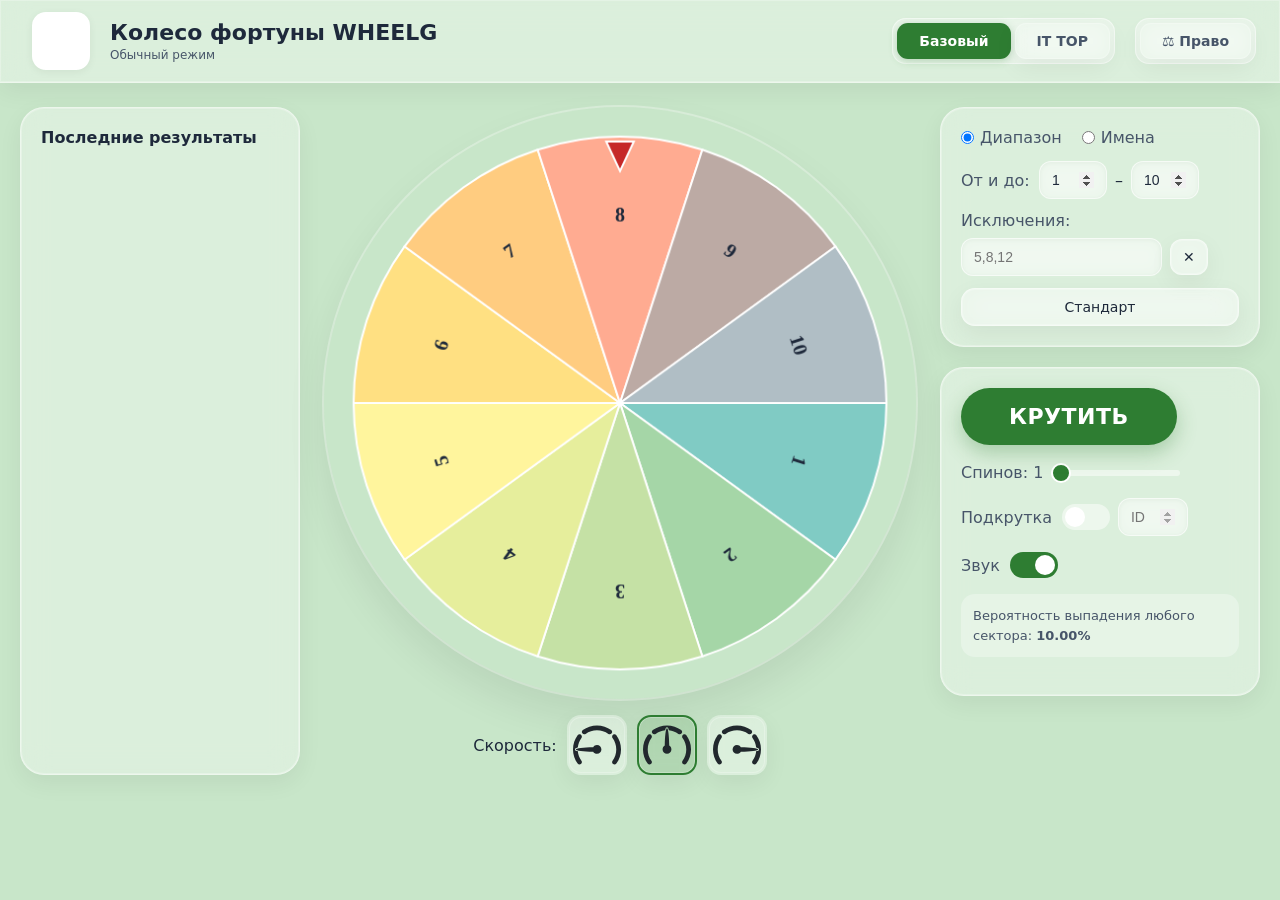
==== commit defb625b: "fix: галочка в окне пароля, ссылка на legal.html, убран consentModal" ====
--- a/ittop.html
+++ b/ittop.html
@@ -1,149 +1,196 @@
 <!DOCTYPE html>
 <html lang="ru">
 <head>
-    <meta charset="UTF-8">
-    <meta name="viewport" content="width=device-width, initial-scale=1.0">
-    <title>Колесо фортуны - WHEELG</title>
-    <link rel="stylesheet" href="css/main.css">
-    <link rel="stylesheet" href="css/layout.css">
-    <link rel="stylesheet" href="css/controls.css">
-    <link rel="stylesheet" href="css/wheel.css">
-    <link rel="stylesheet" href="css/modal.css">
-    <link rel="icon" href="assets/images/favicon.svg" type="image/svg+xml">
+  <meta charset="UTF-8">
+  <meta name="viewport" content="width=device-width, initial-scale=1.0">
+  <title>Колесо фортуны - WHEELG</title>
+  <link rel="stylesheet" href="css/main.css">
+  <link rel="stylesheet" href="css/layout.css">
+  <link rel="stylesheet" href="css/controls.css">
+  <link rel="stylesheet" href="css/wheel.css">
+  <link rel="stylesheet" href="css/modal.css">
+  <link rel="stylesheet" href="css/history.css">
+  <link rel="icon" href="assets/images/favicon.svg" type="image/svg+xml">
 </head>
 <body>
 <div class="mobile-block">
-    <p>Please use a computer to access this website!!!</p>
+  <p>Please use a computer to access this website!!!</p>
 </div>
 
 <div class="app">
-    <header class="header">
-        <h1 class="title">WHEELG</h1>
-        <p class="subtitle">IT TOP режим</p>
-    </header>
+  <header class="app-header">
+    <div class="header-logo">
+      <video autoplay loop muted playsinline>
+        <source src="assets/images/logovideo.mp4" type="video/mp4">
+      </video>
+    </div>
+    <div class="header-info">
+      <h1 class="header-title">Колесо фортуны WHEELG</h1>
+      <p class="header-subtitle" id="modeSubtitle">Базовый режим</p>
+    </div>
+    <div class="header-tabs">
+      <button id="btnNormalMode" class="mode-tab active">Базовый</button>
+      <button id="btnITMode" class="mode-tab">IT TOP</button>
+    </div>
+    <div class="header-tabs">
+      <button class="mode-tab" id="btnLegal" title="Правовая информация">⚖️ Право</button>
+    </div>
+  </header>
 
-    <div class="main-layout">
-        <!-- Левая колонка: история + колесо -->
-        <div class="left-column">
-            <div class="history-panel" id="historyPanel">
-                <h3>Последние результаты</h3>
-                <ul id="historyList"></ul>
-            </div>
-            <div class="wheel-section">
-                <div class="wheel-wrapper">
-                    <canvas id="wheelCanvas" width="500" height="500"></canvas>
-                </div>
-            </div>
+  <div class="main-layout">
+    <div class="column history-column">
+      <div class="glass-panel history-panel">
+        <h3>Последние результаты</h3>
+        <ul id="historyList"></ul>
+      </div>
+    </div>
+
+    <div class="column wheel-column">
+      <div class="wheel-section">
+        <div class="wheel-wrapper">
+          <canvas id="wheelCanvas" width="600" height="600"></canvas>
         </div>
+        <div class="speed-controls">
+          <span>Скорость:</span>
+          <button data-speed="slow" class="speed-btn" title="Медленно">
+            <img src="assets/images/Slow.svg" alt="Медленно" width="48" height="48">
+          </button>
+          <button data-speed="normal" class="speed-btn active" title="Средне">
+            <img src="assets/images/Medium.svg" alt="Средне" width="48" height="48">
+          </button>
+          <button data-speed="fast" class="speed-btn" title="Быстро">
+            <img src="assets/images/Fast.svg" alt="Быстро" width="48" height="48">
+          </button>
+        </div>
+      </div>
+    </div>
 
-        <!-- Правая колонка: управление -->
-        <div class="right-column">
-            <div class="range-panel">
-                <div class="range-row">
-                    <label>Группа:</label>
-                    <div class="custom-select">
-                        <select id="groupSelect"></select>
-                    </div>
-                </div>
-                <div class="range-row">
-                    <label>Исключения:</label>
-                    <input type="text" id="excludeInput" placeholder="например: 5,8,12">
-                    <button id="resetExclude" class="btn-small">✕</button>
-                </div>
-                <button id="resetAll" class="btn-secondary">Сброс исключённых</button>
-                <button id="btnLegalInfo" class="btn-secondary full-width" style="margin-top:8px;">⚖️ Правовая информация</button>
-            </div>
+    <div class="column controls-column">
+      <div class="glass-panel range-panel" id="panelNormal">
+        <div class="mode-switch">
+          <label class="radio-label">
+            <input type="radio" name="inputMode" value="range" checked> Диапазон
+          </label>
+          <label class="radio-label">
+            <input type="radio" name="inputMode" value="names"> Имена
+          </label>
+        </div>
+        <div id="rangeInputs">
+          <div class="range-row">
+            <label>От и до:</label>
+            <input type="number" id="rangeMin" value="1" min="1" max="67" placeholder="от">
+            <span>–</span>
+            <input type="number" id="rangeMax" value="10" min="1" max="67" placeholder="до">
+          </div>
+          <div class="range-row">
+            <label>Исключения:</label>
+            <input type="text" id="excludeInput" placeholder="5,8,12">
+            <button id="resetExclude" class="btn-small">✕</button>
+          </div>
+        </div>
+        <div id="namesInputs" style="display:none;">
+          <div class="range-row">
+            <label>Имена:</label>
+            <input type="text" id="namesInput" placeholder="Иванов Иван, Петров Пётр...">
+          </div>
+        </div>
+        <button id="resetAll" class="btn-secondary full-width">Стандарт</button>
+      </div>
 
-            <div class="controls-panel">
-                <button id="startSpin" class="btn-spin">КРУТИТЬ</button>
+      <div class="glass-panel range-panel" id="panelIT" style="display:none;">
+        <div class="dropdown-group">
+          <button class="dropdown-toggle" id="groupDropdownBtn">
+            <span id="selectedGroupName">Выберите группу</span>
+            <i class="dropdown-arrow"></i>
+          </button>
+        </div>
+        <div class="range-row">
+          <label>Исключения:</label>
+          <input type="text" id="excludeInputIT" placeholder="5,8,12">
+          <button id="resetExcludeIT" class="btn-small">✕</button>
+        </div>
+        <button id="resetAllIT" class="btn-secondary full-width">Сброс исключённых</button>
+      </div>
 
-                <div class="settings-row">
-                    <div class="setting">
-                        <label>Спинов: <span id="spinsValue">3</span></label>
-                        <input type="range" id="spinsRange" min="1" max="10" value="1" step="1">
-                    </div>
+      <div class="glass-panel controls-panel">
+        <button id="startSpin" class="btn-spin">КРУТИТЬ</button>
 
-                    <div class="setting speed">
-                        <label>Скорость:</label>
-                        <button data-speed="slow"><img src="assets/images/Slow.svg" alt="Медленно"></button>
-                        <button data-speed="normal" class="active"><img src="assets/images/Medium.svg" alt="Средне"></button>
-                        <button data-speed="fast"><img src="assets/images/Fast.svg" alt="Быстро"></button>
-                    </div>
+        <div class="settings-row">
+          <div class="setting">
+            <label>Спинов: <span id="spinsValue">1</span></label>
+            <input type="range" id="spinsRange" min="1" max="10" value="1" step="1">
+          </div>
 
-                    <div class="setting bias-toggle">
-                        <label class="switch-label">
-                            <span>Подкрутка</span>
-                            <div class="toggle-switch">
-                                <input type="checkbox" id="biasEnabled">
-                                <span class="slider"></span>
-                            </div>
-                        </label>
-                        <input type="number" id="biasTargetID" placeholder="ID" disabled class="small-input">
-                    </div>
+          <div class="setting bias-toggle">
+            <label class="switch-label">
+              <span>Подкрутка</span>
+              <div class="toggle-switch">
+                <input type="checkbox" id="biasEnabled">
+                <span class="slider"></span>
+              </div>
+            </label>
+            <input type="number" id="biasTargetID" placeholder="ID" disabled class="small-input" min="1">
+          </div>
 
-                    <div class="setting">
-                        <label>
-                            <input type="checkbox" id="soundToggle" checked>
-                            Звук
-                        </label>
-                    </div>
-                </div>
+          <div class="setting">
+            <label class="switch-label">
+              <span>Звук</span>
+              <div class="toggle-switch">
+                <input type="checkbox" id="soundToggle" checked>
+                <span class="slider"></span>
+              </div>
+            </label>
+          </div>
 
-                <a href="index.html" class="btn-back">Обычный режим</a>
-            </div>
+          <div id="probabilityBlock" class="probability-note"></div>
         </div>
+      </div>
     </div>
+  </div>
 </div>
 
-<!-- Модальные окна -->
 <div id="excludeModal" class="modal hidden">
-    <div class="modal-content">
-        <h2 id="excludeMessage"></h2>
-        <div class="modal-buttons">
-            <button id="excludeYes" class="btn-primary">Да, исключить</button>
-            <button id="excludeNo" class="btn-secondary">Нет, оставить</button>
-        </div>
+  <div class="modal-content">
+    <h2 id="excludeMessage"></h2>
+    <div class="modal-buttons">
+      <button id="excludeYes" class="btn-primary">Да, исключить</button>
+      <button id="excludeNo" class="btn-secondary">Нет, оставить</button>
     </div>
+  </div>
 </div>
 
 <div id="passwordModal" class="modal hidden">
-    <div class="modal-content">
-        <h2>IT TOP</h2>
-        <p>Введите пароль:</p>
-        <input type="password" id="passwordInput" placeholder="Пароль">
-        <div class="modal-buttons">
-            <button id="confirmPassword" class="btn-primary">Войти</button>
-            <button id="cancelPassword" class="btn-secondary">Отмена</button>
-        </div>
-        <p id="passwordError" class="error-text hidden">Неверный пароль</p>
+  <div class="modal-content legal-consent">
+    <h2>IT TOP</h2>
+    <p class="legal-text">Введите пароль:</p>
+    <input type="password" id="passwordInput" placeholder="Пароль">
+    <p id="passwordError" class="error-text hidden">Неверный пароль</p>
+    <label class="consent-label">
+      <input type="checkbox" id="consentCheckboxIT">
+      <span class="checkmark"></span>
+      <span class="consent-text">Я преподаватель, соглашаюсь с <a href="legal.html" target="_blank" class="legal-link">лицензионным соглашением</a></span>
+    </label>
+    <div class="modal-buttons">
+      <button id="confirmPassword" class="btn-primary">Войти</button>
+      <button id="cancelPassword" class="btn-secondary">Отмена</button>
     </div>
+  </div>
 </div>
 
-<div id="legalConsentModal" class="modal hidden">
-    <div class="modal-content">
-        <h2>Согласие преподавателя</h2>
-        <p>Я подтверждаю, что являюсь преподавателем и имею право использовать персональные данные студентов в образовательных целях в соответствии с Федеральным законом от 27.07.2006 № 152-ФЗ «О персональных данных».</p>
-        <label>
-            <input type="checkbox" id="consentCheckbox">
-            Я преподаватель, имею право использовать списки
-        </label>
-        <div class="modal-buttons" style="margin-top:20px;">
-            <button id="consentConfirm" class="btn-primary">Подтверждаю</button>
-            <button id="consentCancel" class="btn-secondary">Отмена</button>
-        </div>
-    </div>
+<div id="legalInfoModal" class="legal-modal hidden">
+  <div class="legal-modal-content">
+    <button class="legal-modal-close" id="closeLegalInfo">✕</button>
+    <h2>⚖️ Правовая информация</h2>
+    <p><strong>Федеральный закон от 27.07.2006 № 152-ФЗ «О персональных данных»</strong></p>
+    <p>Настоящий сервис используется исключительно в образовательных целях. Все данные (имена и инициалы студентов) не являются персональными данными в смысле 152-ФЗ, так как не позволяют однозначно идентифицировать физическое лицо без дополнительной информации.</p>
+    <p>Данные не передаются третьим лицам, не используются в коммерческих целях и хранятся локально в рамках учебного процесса. Использование сервиса регулируется внутренними правилами образовательного учреждения.</p>
+    <p>Согласно ст. 6 152-ФЗ, обработка персональных данных допускается без согласия субъекта, если она осуществляется в целях исполнения договора, стороной которого является субъект, либо для осуществления образовательной деятельности.</p>
+  </div>
 </div>
 
-<div id="legalInfoModal" class="modal hidden">
-    <div class="modal-content">
-        <h2>Правовая информация</h2>
-        <p>Обработка персональных данных студентов осуществляется в соответствии с Федеральным законом от 27.07.2006 № 152-ФЗ «О персональных данных». Данные используются исключительно в образовательных целях, не распространяются третьим лицам и хранятся локально на устройстве преподавателя.</p>
-        <div class="modal-buttons">
-            <button id="closeLegalInfo" class="btn-secondary">Закрыть</button>
-        </div>
-    </div>
-</div>
+<div class="dropdown-overlay" id="groupDropdownOverlay" style="display:none;"></div>
+<div class="dropdown-menu-floating" id="groupDropdownMenuFloating" style="display:none;"></div>
 
-<script type="module" src="js/ittop-app.js"></script>
+<script type="module" src="js/app.js"></script>
 </body>
 </html>
--- a/css/modal.css
+++ b/css/modal.css
@@ -21,6 +21,7 @@
     border-radius: 28px;
     text-align: center;
     min-width: 340px;
+    max-width: 500px;
     box-shadow: 0 25px 50px rgba(0,0,0,0.15), inset 0 0 15px rgba(255,255,255,0.5);
     animation: fadeSlide 0.3s ease;
 }
@@ -30,20 +31,17 @@
     to { opacity: 1; transform: translateY(0); }
 }
 
-.modal-icon {
-    font-size: 48px;
-    margin-bottom: 16px;
-}
-
 .modal-content h2 {
     font-size: 24px;
     margin-bottom: 12px;
-    color: var(--glass-text);
+    color: #1a1a1a;
+    font-weight: 700;
 }
 
 .modal-content p {
-    color: var(--glass-text-secondary);
+    color: #1a1a1a;
     margin-bottom: 16px;
+    font-weight: 500;
 }
 
 .modal-buttons {
@@ -57,7 +55,102 @@
     min-width: 120px;
 }
 
-/* Правовое окно */
+/* ========== PASSWORD MODAL С ГАЛОЧКОЙ ========== */
+.legal-consent {
+    max-width: 440px;
+    text-align: center;
+}
+
+.legal-consent h2 {
+    font-size: 22px;
+    margin-bottom: 8px;
+    color: #1a1a1a;
+    font-weight: 700;
+}
+
+.legal-text {
+    color: #1a1a1a !important;
+    font-weight: 500 !important;
+    font-size: 14px;
+    line-height: 1.5;
+    margin-bottom: 8px;
+    text-align: center;
+}
+
+.legal-text strong {
+    font-weight: 700;
+    color: #000;
+}
+
+/* Галочка */
+.consent-label {
+    display: flex;
+    align-items: center;
+    gap: 12px;
+    cursor: pointer;
+    margin: 14px 0 18px;
+    padding: 12px 16px;
+    background: rgba(255,255,255,0.3);
+    border-radius: 14px;
+    border: 1px solid rgba(0,0,0,0.1);
+    transition: all 0.2s;
+    justify-content: center;
+}
+
+.consent-label:hover {
+    background: rgba(255,255,255,0.5);
+    border-color: var(--accent);
+}
+
+.consent-label input {
+    display: none;
+}
+
+.checkmark {
+    width: 24px;
+    height: 24px;
+    border-radius: 6px;
+    border: 2px solid #999;
+    background: white;
+    flex-shrink: 0;
+    position: relative;
+    transition: all 0.2s;
+}
+
+.consent-label input:checked + .checkmark {
+    background: var(--accent);
+    border-color: var(--accent);
+}
+
+.consent-label input:checked + .checkmark::after {
+    content: "";
+    position: absolute;
+    left: 7px;
+    top: 3px;
+    width: 7px;
+    height: 12px;
+    border: solid white;
+    border-width: 0 2px 2px 0;
+    transform: rotate(45deg);
+}
+
+.consent-text {
+    font-size: 14px;
+    font-weight: 600;
+    color: #1a1a1a;
+}
+
+.legal-link {
+    color: var(--accent);
+    text-decoration: underline;
+    font-weight: 700;
+    cursor: pointer;
+}
+.legal-link:hover {
+    color: var(--accent-light);
+}
+
+/* ========== LEGAL INFO MODAL ========== */
 .legal-modal {
     position: fixed;
     top: 0;
@@ -80,24 +173,32 @@
     border: 1px solid rgba(255, 255, 255, 0.5);
     padding: 35px 35px 30px;
     border-radius: 28px;
-    max-width: 500px;
+    max-width: 520px;
     width: 90%;
     box-shadow: 0 25px 50px rgba(0,0,0,0.15), inset 0 0 15px rgba(255,255,255,0.5);
     animation: fadeSlide 0.3s ease;
     position: relative;
+    text-align: left;
 }
 
 .legal-modal-content h2 {
     font-size: 22px;
     margin-bottom: 16px;
-    color: var(--glass-text);
+    color: #1a1a1a;
+    font-weight: 700;
 }
 
 .legal-modal-content p {
-    color: var(--glass-text-secondary);
+    color: #1a1a1a;
     margin-bottom: 14px;
     line-height: 1.6;
     font-size: 14px;
+    font-weight: 500;
+}
+
+.legal-modal-content p strong {
+    font-weight: 700;
+    color: #000;
 }
 
 .legal-modal-close {
@@ -112,7 +213,7 @@
     background: var(--glass-bg);
     backdrop-filter: blur(10px);
     -webkit-backdrop-filter: blur(10px);
-    color: var(--glass-text);
+    color: #1a1a1a;
     font-size: 18px;
     cursor: pointer;
     display: flex;
--- a/css/history.css
+++ b/css/history.css
@@ -0,0 +1,82 @@
+/* Заголовок истории */
+.history-panel h3 {
+  margin: 0 0 16px 0;
+  padding: 0;
+  font-size: 16px;
+  font-weight: 600;
+  color: var(--glass-text);
+  flex-shrink: 0; /* заголовок не сжимается */
+}
+
+/* Контейнер списка – ТОЛЬКО ОН скроллится */
+#historyList {
+  flex: 1;
+  overflow-y: auto;
+  display: flex;
+  flex-direction: column;
+  gap: 8px;
+  list-style: none;
+  padding: 0;
+  margin: 0;
+  min-height: 0; /* важно для flex-скролла */
+}
+
+/* Стилизация скроллбара */
+#historyList::-webkit-scrollbar {
+  width: 6px;
+}
+
+#historyList::-webkit-scrollbar-track {
+  background: rgba(255, 255, 255, 0.2);
+  border-radius: 3px;
+  margin: 4px 0;
+}
+
+#historyList::-webkit-scrollbar-thumb {
+  background: rgba(46, 125, 50, 0.3);
+  border-radius: 3px;
+  transition: background 0.2s;
+}
+
+#historyList::-webkit-scrollbar-thumb:hover {
+  background: rgba(46, 125, 50, 0.5);
+}
+
+/* Firefox */
+#historyList {
+  scrollbar-width: thin;
+  scrollbar-color: rgba(46, 125, 50, 0.3) rgba(255, 255, 255, 0.2);
+}
+
+/* Карточка записи */
+.history-entry {
+  padding: 10px 14px;
+  background: rgba(255, 255, 255, 0.2);
+  border-radius: 12px;
+  border-left: 3px solid var(--accent);
+  color: var(--glass-text);
+  font-size: 14px;
+  line-height: 1.4;
+  flex-shrink: 0; /* не сжимаем карточки */
+  transition: background 0.2s;
+}
+
+.history-entry:hover {
+  background: rgba(255, 255, 255, 0.3);
+}
+
+.history-entry .entry-time {
+  color: var(--glass-text-secondary);
+  font-size: 12px;
+  display: block;
+  margin-bottom: 2px;
+}
+
+/* Пустое состояние */
+.history-empty {
+  color: var(--glass-text-secondary);
+  font-style: italic;
+  text-align: center;
+  padding: 20px;
+  flex-shrink: 0;
+}
